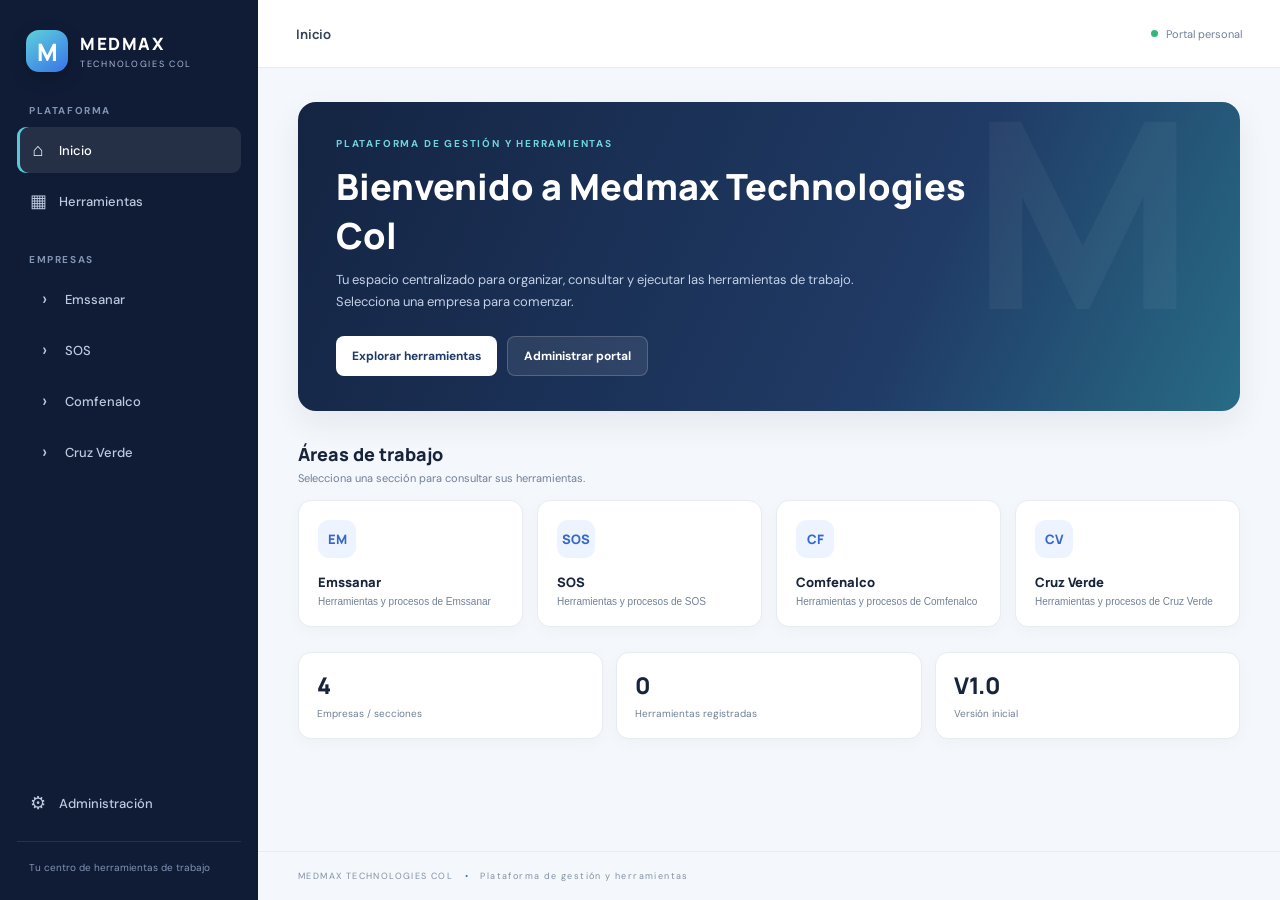
==== index.html @ 108a50b5 "Add files via upload" ====
<!doctype html>
<html lang="es">
<head>
  <meta charset="utf-8">
  <meta name="viewport" content="width=device-width, initial-scale=1">
  <meta name="description" content="Medmax Technologies Col - Plataforma de gestión y herramientas.">
  <meta name="theme-color" content="#101c36">
  <title>Medmax Technologies Col</title>
  <link rel="stylesheet" href="styles.css">
</head>
<body>
  <div class="app-shell">
    <aside class="sidebar" id="sidebar">
      <a class="brand" href="#" data-page="home" aria-label="Medmax inicio">
        <span class="brand-mark">M</span>
        <span><strong>MEDMAX</strong><small>TECHNOLOGIES COL</small></span>
      </a>
      <div class="side-label">PLATAFORMA</div>
      <nav class="main-nav">
        <button class="nav-item active" data-page="home"><span>⌂</span> Inicio</button>
        <button class="nav-item" data-page="tools"><span>▦</span> Herramientas</button>
      </nav>
      <div class="side-label section-label">EMPRESAS</div>
      <nav id="company-nav" class="company-nav"></nav>
      <div class="sidebar-bottom">
        <button class="nav-item" data-page="admin"><span>⚙</span> Administración</button>
        <div class="sidebar-note">Tu centro de herramientas de trabajo</div>
      </div>
    </aside>

    <main class="main-area">
      <header class="topbar">
        <button class="mobile-menu" id="mobile-menu" aria-label="Abrir menú">☰</button>
        <div class="breadcrumb" id="breadcrumb">Inicio</div>
        <div class="top-actions"><span class="status-dot"></span><span>Portal personal</span></div>
      </header>
      <section class="content" id="content" aria-live="polite"></section>
      <footer>MEDMAX TECHNOLOGIES COL <span>•</span> Plataforma de gestión y herramientas</footer>
    </main>
  </div>
  <div class="toast" id="toast" role="status"></div>
  <script src="app.js"></script>
</body>
</html>
---- styles.css ----
@import url('https://fonts.googleapis.com/css2?family=DM+Sans:wght@400;500;600;700&family=Manrope:wght@400;500;600;700;800&display=swap');
:root{--navy:#101c36;--navy2:#172747;--blue:#3d75e8;--cyan:#54c4d8;--ink:#18243b;--muted:#718096;--line:#e7ecf3;--bg:#f4f7fb;--white:#fff;--shadow:0 12px 32px rgba(24,43,77,.07)}
*{box-sizing:border-box}body{margin:0;background:var(--bg);color:var(--ink);font-family:'DM Sans',sans-serif}.app-shell{min-height:100vh;display:flex}.sidebar{width:258px;background:var(--navy);color:#dbe5f7;padding:25px 17px;display:flex;flex-direction:column;flex-shrink:0}.brand{display:flex;align-items:center;gap:12px;color:white;text-decoration:none;padding:5px 9px 32px}.brand-mark{width:42px;height:42px;border-radius:13px;background:linear-gradient(145deg,#5ed1db,#3874e8);display:grid;place-items:center;color:#fff;font:800 24px Manrope;box-shadow:0 6px 18px #0003}.brand strong{display:block;font:800 17px Manrope;letter-spacing:1.6px}.brand small{display:block;font-size:9px;letter-spacing:1.7px;color:#a8b9d6;margin-top:3px}.side-label{font-size:10px;font-weight:700;letter-spacing:1.6px;color:#8294b4;padding:0 12px 10px}.section-label{margin-top:29px}.main-nav,.company-nav{display:grid;gap:5px}.nav-item{border:0;background:transparent;color:#bdc9df;text-align:left;padding:11px 12px;border-radius:9px;font:500 13px 'DM Sans';cursor:pointer;display:flex;align-items:center;gap:12px;width:100%;transition:.18s}.nav-item span{font-size:18px;width:18px;text-align:center}.nav-item:hover,.nav-item.active{background:#ffffff16;color:white}.nav-item.active{box-shadow:inset 3px 0 #58c9d8}.company-nav .nav-item{padding-left:18px}.sidebar-bottom{margin-top:auto}.sidebar-note{font-size:10px;line-height:1.5;color:#8294b4;padding:18px 12px 0;border-top:1px solid #ffffff18;margin-top:15px}.main-area{flex:1;min-width:0;display:flex;flex-direction:column}.topbar{height:68px;background:#fff;border-bottom:1px solid var(--line);display:flex;align-items:center;justify-content:space-between;padding:0 38px}.breadcrumb{font:700 13px Manrope;color:#33415b}.top-actions{font-size:11px;color:var(--muted);display:flex;align-items:center;gap:8px}.status-dot{width:7px;height:7px;background:#31b879;border-radius:50%}.mobile-menu{display:none;border:0;background:none;font-size:21px}.content{padding:34px 40px 50px;max-width:1440px;width:100%;margin:0 auto;flex:1}footer{padding:18px 40px;border-top:1px solid var(--line);font-size:9px;letter-spacing:1.4px;color:#8290a5}footer span{padding:0 8px;color:var(--blue)}.eyebrow{font-size:10px;letter-spacing:1.8px;font-weight:700;color:var(--blue);text-transform:uppercase}.hero{background:linear-gradient(115deg,#142442,#203b66 65%,#286b86);border-radius:18px;padding:35px 38px;color:white;position:relative;overflow:hidden;box-shadow:var(--shadow)}.hero:after{content:"M";position:absolute;right:45px;top:-70px;font:800 260px Manrope;color:#ffffff0b}.hero h1{font:800 clamp(25px,3vw,36px) Manrope;margin:12px 0 9px;max-width:650px}.hero p{color:#c3d1e7;font-size:13px;line-height:1.7;max-width:570px;margin:0}.hero .eyebrow{color:#71d3df}.hero-actions{display:flex;gap:10px;margin-top:23px;flex-wrap:wrap}.btn{border:0;border-radius:8px;padding:11px 16px;font:700 12px 'DM Sans';cursor:pointer;transition:.18s}.btn-primary{background:var(--blue);color:#fff}.hero .btn-primary{background:#fff;color:#1e3b68}.btn-ghost{background:#ffffff16;color:#fff;border:1px solid #ffffff30}.btn:hover{transform:translateY(-1px);filter:brightness(.97)}.section-heading{display:flex;align-items:end;justify-content:space-between;gap:15px;margin:31px 0 15px}.section-heading h2{font:800 18px Manrope;margin:0}.section-heading p{font-size:11px;color:var(--muted);margin:5px 0 0}.company-grid{display:grid;grid-template-columns:repeat(4,minmax(0,1fr));gap:14px}.company-card,.tool-card,.panel,.stat-card{background:#fff;border:1px solid var(--line);border-radius:13px;box-shadow:0 4px 16px #243c5a08}.company-card{padding:19px;cursor:pointer;transition:.2s;text-align:left;color:inherit}.company-card:hover,.tool-card:hover{transform:translateY(-3px);box-shadow:var(--shadow);border-color:#cbd8ef}.company-icon{width:38px;height:38px;display:grid;place-items:center;border-radius:11px;background:#edf3ff;color:#3568c7;font:800 13px Manrope;margin-bottom:15px}.company-card h3{font:800 13px Manrope;margin:0 0 5px}.company-card p{font-size:10px;color:var(--muted);margin:0}.stats{display:grid;grid-template-columns:repeat(3,1fr);gap:13px;margin-top:25px}.stat-card{padding:16px 18px}.stat-card strong{font:800 23px Manrope;display:block}.stat-card span{font-size:10px;color:var(--muted)}.toolbar{display:flex;gap:10px;align-items:center;flex-wrap:wrap;margin:19px 0}.search{flex:1;min-width:200px;border:1px solid var(--line);border-radius:9px;padding:12px 14px;background:#fff;font:12px 'DM Sans';outline:none}.search:focus,input:focus,select:focus,textarea:focus{border-color:#7da4f0;box-shadow:0 0 0 3px #3d75e817}.tool-layout{display:grid;grid-template-columns:220px 1fr;gap:17px}.panel{padding:17px}.panel h3{font:800 12px Manrope;margin:0 0 12px}.filter-btn{display:block;width:100%;text-align:left;border:0;background:transparent;padding:9px;border-radius:7px;font:500 11px 'DM Sans';color:#53627a;cursor:pointer}.filter-btn.active,.filter-btn:hover{background:#edf3ff;color:#2458b5}.tool-grid{display:grid;grid-template-columns:repeat(2,minmax(0,1fr));gap:12px}.tool-card{padding:17px;display:flex;gap:12px;align-items:flex-start}.tool-symbol{width:35px;height:35px;border-radius:9px;background:#eef5fa;display:grid;place-items:center;color:#3670bd;flex-shrink:0}.tool-card h3{font:700 12px Manrope;margin:1px 0 5px}.tool-card p{font-size:10px;line-height:1.5;color:var(--muted);margin:0 0 10px}.tool-meta{font-size:9px;color:#8a97aa}.tool-actions{display:flex;gap:7px;flex-wrap:wrap}.mini-btn{border:1px solid var(--line);background:white;border-radius:6px;padding:6px 9px;font-size:10px;font-weight:700;color:#355b9b;text-decoration:none;cursor:pointer}.empty{padding:35px;text-align:center;color:var(--muted);font-size:12px;background:#fff;border:1px dashed #d5deeb;border-radius:12px}.form-grid{display:grid;grid-template-columns:1fr 1fr;gap:13px}.field{display:grid;gap:6px}.field.full{grid-column:1/-1}.field label{font-size:10px;font-weight:700;color:#53627a}.field input,.field select,.field textarea{width:100%;padding:11px;border:1px solid var(--line);border-radius:8px;font:12px 'DM Sans';background:white;outline:none}.field textarea{min-height:75px;resize:vertical}.admin-grid{display:grid;grid-template-columns:1fr 1fr;gap:16px}.notice{background:#fff8e9;border:1px solid #f2dfb5;color:#765b20;border-radius:9px;padding:13px;font-size:11px;line-height:1.6;margin-bottom:18px}.subhead{font:800 20px Manrope;margin:0 0 6px}.muted{font-size:12px;color:var(--muted);line-height:1.6}.toast{position:fixed;bottom:22px;right:22px;background:#172747;color:white;padding:12px 17px;border-radius:9px;font-size:12px;box-shadow:var(--shadow);opacity:0;transform:translateY(10px);transition:.2s;pointer-events:none}.toast.show{opacity:1;transform:translateY(0)}
@media(max-width:1050px){.company-grid{grid-template-columns:repeat(2,1fr)}.content{padding:28px 25px}.topbar{padding:0 25px}}
@media(max-width:700px){.sidebar{position:fixed;z-index:5;left:-270px;top:0;bottom:0;transition:.25s}.sidebar.open{left:0;box-shadow:15px 0 40px #0004}.mobile-menu{display:block}.topbar{height:58px;padding:0 17px;justify-content:flex-start;gap:15px}.top-actions{margin-left:auto}.content{padding:22px 16px 35px}.hero{padding:26px 22px}.hero:after{right:-15px;font-size:180px}.company-grid{grid-template-columns:repeat(2,minmax(0,1fr));gap:9px}.company-card{padding:14px}.tool-layout{grid-template-columns:1fr}.tool-grid,.admin-grid{grid-template-columns:1fr}.stats{gap:8px}.stat-card{padding:12px}.stat-card strong{font-size:19px}footer{padding:16px}.form-grid{grid-template-columns:1fr}.field.full{grid-column:auto}}
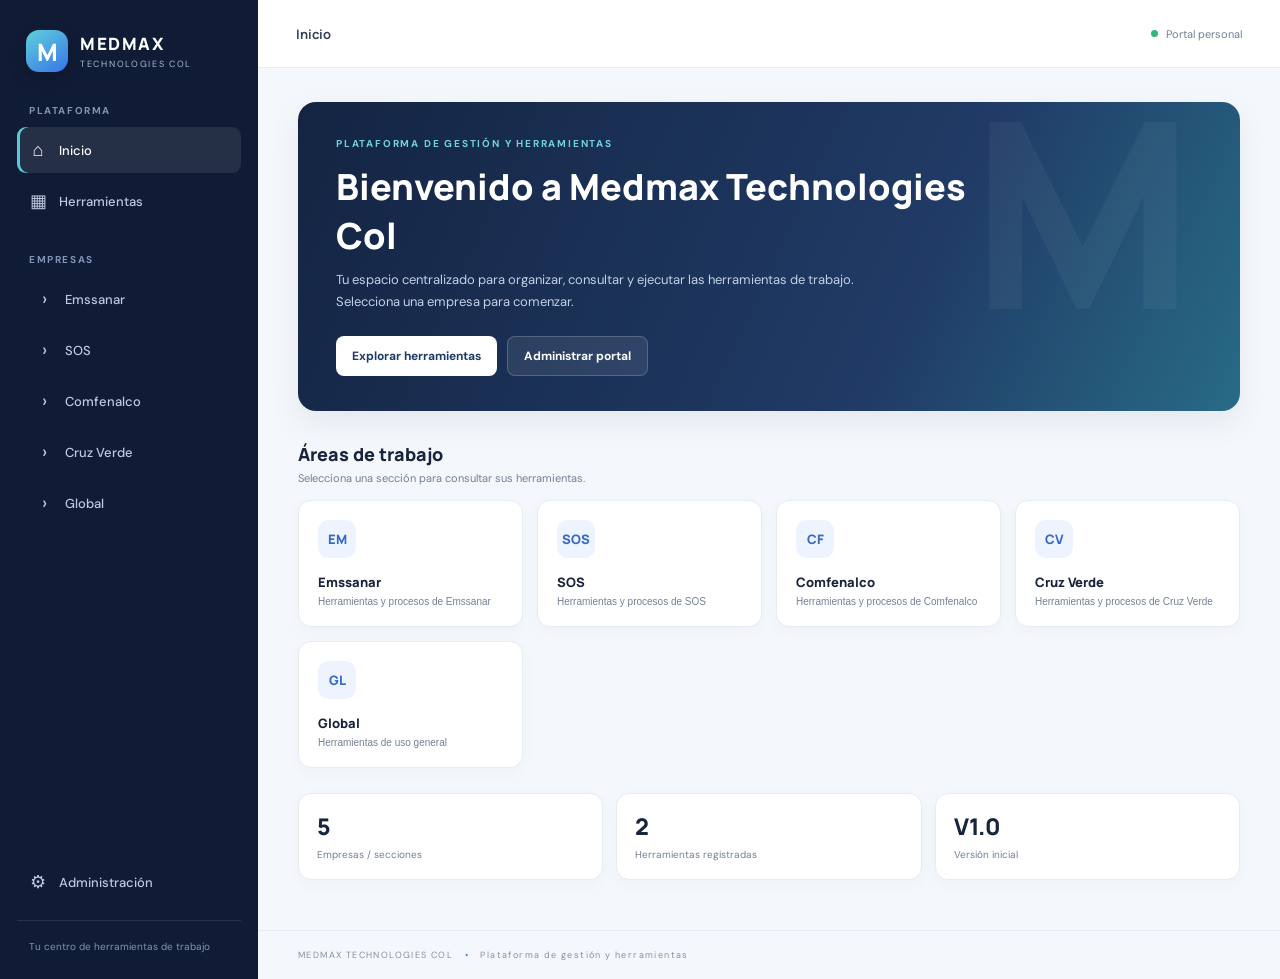
==== commit b5c02d19: "Update index.html" ====
--- a/index.html
+++ b/index.html
@@ -41,4 +41,4 @@
   <div class="toast" id="toast" role="status"></div>
   <script src="app.js"></script>
 </body>
-</html>+</html>
